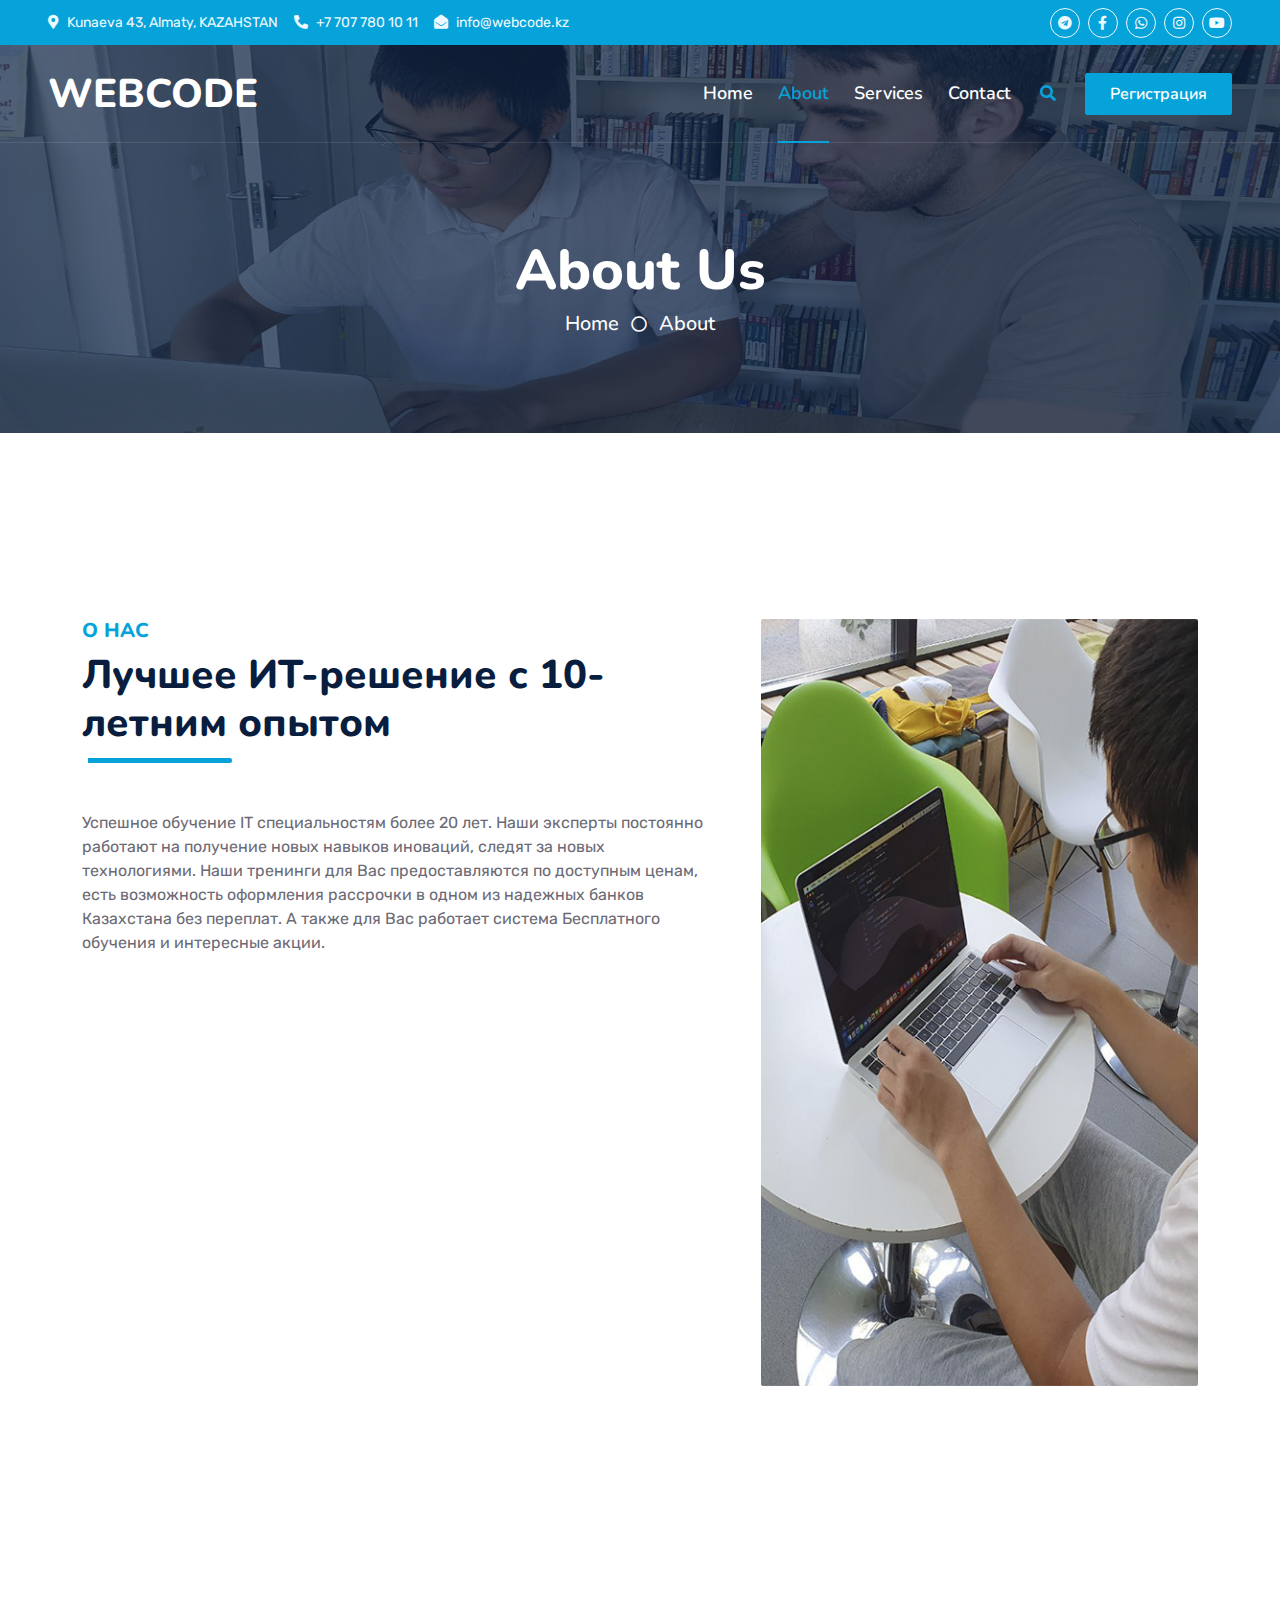
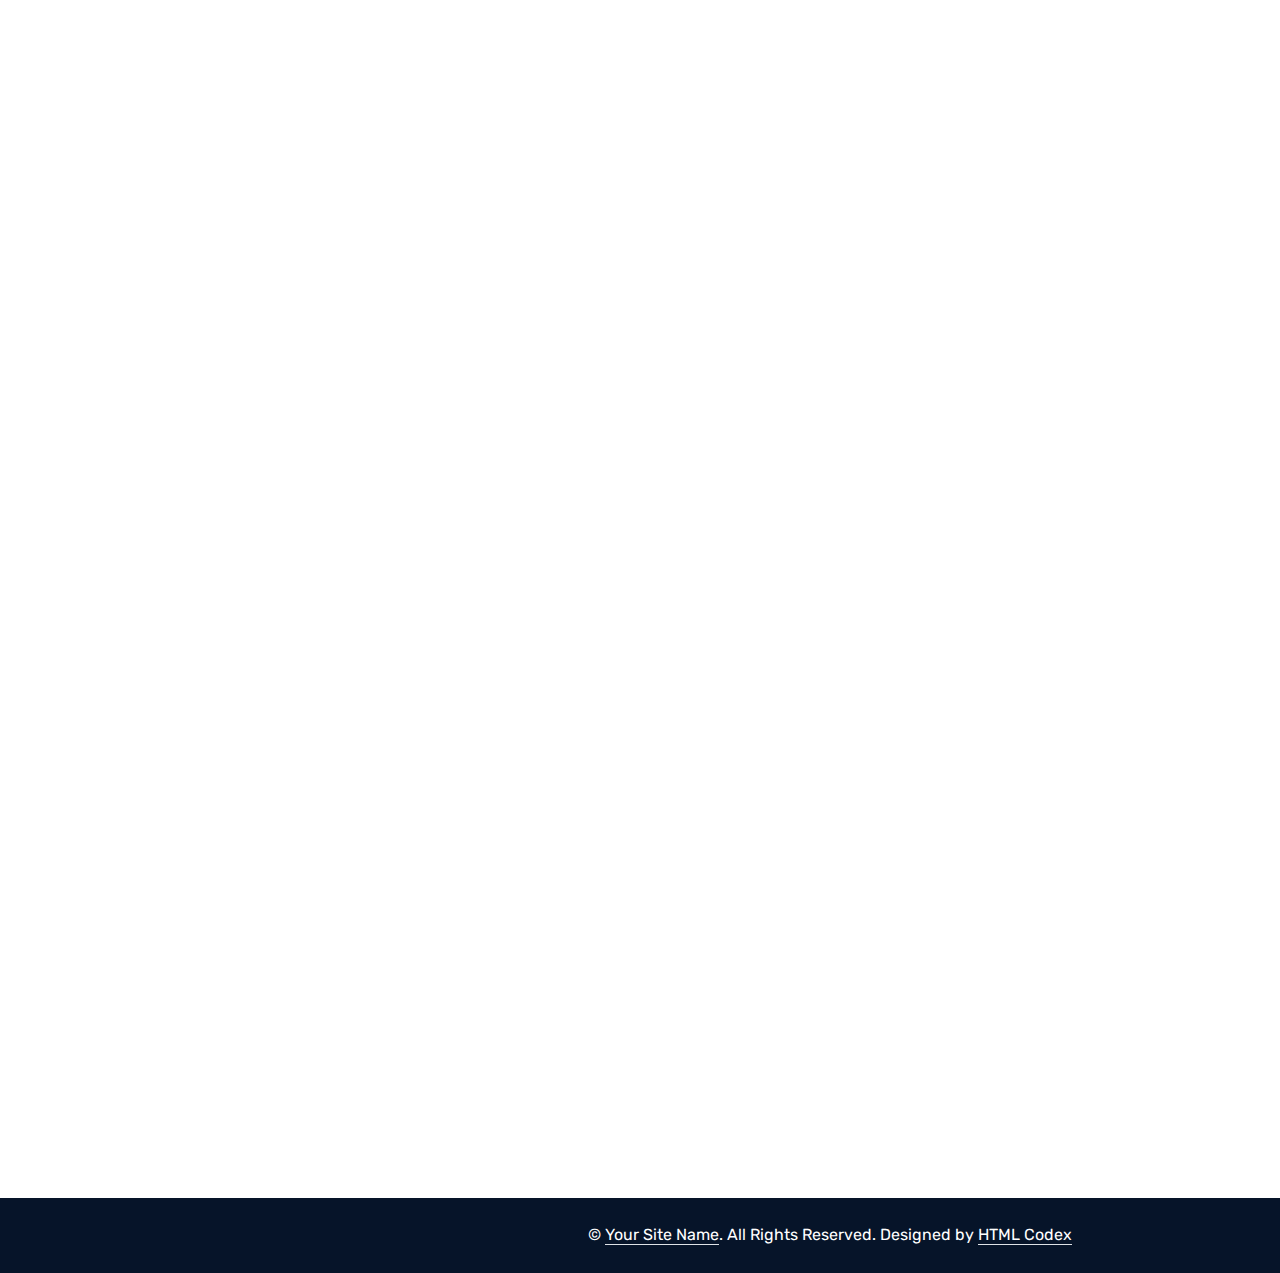
==== about.html @ 4c9f93ac "ind" ====
<!DOCTYPE html>
<html lang="en">

<head>
    <meta charset="utf-8">
    <title>Startup - Startup Website Template</title>
    <meta content="width=device-width, initial-scale=1.0" name="viewport">
    <meta content="Free HTML Templates" name="keywords">
    <meta content="Free HTML Templates" name="description">

    <!-- Favicon -->
    <link href="img/favicon.ico" rel="icon">

    <!-- Google Web Fonts -->
    <link rel="preconnect" href="https://fonts.googleapis.com">
    <link rel="preconnect" href="https://fonts.gstatic.com" crossorigin>
    <link href="https://fonts.googleapis.com/css2?family=Nunito:wght@400;600;700;800&family=Rubik:wght@400;500;600;700&display=swap" rel="stylesheet">

    <!-- Icon Font Stylesheet -->
    <link href="https://cdnjs.cloudflare.com/ajax/libs/font-awesome/5.10.0/css/all.min.css" rel="stylesheet">
    <link href="https://cdn.jsdelivr.net/npm/bootstrap-icons@1.4.1/font/bootstrap-icons.css" rel="stylesheet">

    <!-- Libraries Stylesheet -->
    <link href="lib/owlcarousel/assets/owl.carousel.min.css" rel="stylesheet">
    <link href="lib/animate/animate.min.css" rel="stylesheet">

    <!-- Customized Bootstrap Stylesheet -->
    <link href="css/bootstrap.min.css" rel="stylesheet">

    <!-- Template Stylesheet -->
    <link href="css/style.css" rel="stylesheet">
</head>

<body>
    <!-- Spinner Start -->
    <div id="spinner" class="show bg-white position-fixed translate-middle w-100 vh-100 top-50 start-50 d-flex align-items-center justify-content-center">
        <div class="spinner"></div>
    </div>
    <!-- Spinner End -->


    <!-- Topbar Start -->
    <div class="container-fluid px-5 d-none d-lg-block" style="background-color: var(--primary);">
        <div class="row gx-0">
            <div class="col-lg-8 text-center text-lg-start mb-2 mb-lg-0">
                <div class="d-inline-flex align-items-center" style="height: 45px;">
                    <small class="me-3 text-light"><i class="fa fa-map-marker-alt me-2"></i>Kunaeva 43, Almaty, KAZAHSTAN</small>
                    <small class="me-3 text-light"><i class="fa fa-phone-alt me-2"></i>+7 707 780 10 11</small>
                    <small class="text-light"><i class="fa fa-envelope-open me-2"></i>info@webcode.kz</small>
                </div>
            </div>
            <div class="col-lg-4 text-center text-lg-end">
                <div class="d-inline-flex align-items-center" style="height: 45px;">
                    <a class="btn btn-sm btn-outline-light btn-sm-square rounded-circle me-2" href=""><i class="fab fa-telegram fw-normal"></i></a>
                    <a class="btn btn-sm btn-outline-light btn-sm-square rounded-circle me-2" href=""><i class="fab fa-facebook-f fw-normal"></i></a>
                    <a class="btn btn-sm btn-outline-light btn-sm-square rounded-circle me-2" href=""><i class="fab fa-whatsapp fw-normal"></i></a>
                    <a class="btn btn-sm btn-outline-light btn-sm-square rounded-circle me-2" href=""><i class="fab fa-instagram fw-normal"></i></a>
                    <a class="btn btn-sm btn-outline-light btn-sm-square rounded-circle" href=""><i class="fab fa-youtube fw-normal"></i></a>
                </div>
            </div>
        </div>
    </div>
    <!-- Topbar End -->


    <!-- Navbar Start -->
    <div class="container-fluid position-relative p-0">
        <nav class="navbar navbar-expand-lg navbar-dark px-5 py-3 py-lg-0">
            <a href="index.html" class="navbar-brand p-0">
                <h1 class="m-0">WEBCODE</h1>
            </a>
            <button class="navbar-toggler" type="button" data-bs-toggle="collapse" data-bs-target="#navbarCollapse">
                <span class="fa fa-bars"></span>
            </button>
            <div class="collapse navbar-collapse" id="navbarCollapse">
                <div class="navbar-nav ms-auto py-0">
                    <a href="index.html" class="nav-item nav-link">Home</a>
                    <a href="about.html" class="nav-item nav-link active">About</a>
                    <a href="service.html" class="nav-item nav-link">Services</a>
                    <a href="contact.html" class="nav-item nav-link">Contact</a>
                </div>
                <butaton type="button" class="btn text-primary ms-3" data-bs-toggle="modal" data-bs-target="#searchModal"><i class="fa fa-search"></i></butaton>
                <a href="https://htmlcodex.com/startup-company-website-template" class="btn btn-primary py-2 px-4 ms-3">Регистрация</a>
            </div>
        </nav>

        <div class="container-fluid bg-primary py-5 bg-header" style="margin-bottom: 90px;">
            <div class="row py-5">
                <div class="col-12 pt-lg-5 mt-lg-5 text-center">
                    <h1 class="display-4 text-white animated zoomIn">About Us</h1>
                    <a href="" class="h5 text-white">Home</a>
                    <i class="far fa-circle text-white px-2"></i>
                    <a href="" class="h5 text-white">About</a>
                </div>
            </div>
        </div>
    </div>
    <!-- Navbar End -->


    <!-- Full Screen Search Start -->
    <div class="modal fade" id="searchModal" tabindex="-1">
        <div class="modal-dialog modal-fullscreen">
            <div class="modal-content" style="background: rgba(9, 30, 62, .7);">
                <div class="modal-header border-0">
                    <button type="button" class="btn bg-white btn-close" data-bs-dismiss="modal" aria-label="Close"></button>
                </div>
                <div class="modal-body d-flex align-items-center justify-content-center">
                    <div class="input-group" style="max-width: 600px;">
                        <input type="text" class="form-control bg-transparent border-primary p-3" placeholder="Type search keyword">
                        <button class="btn btn-primary px-4"><i class="bi bi-search"></i></button>
                    </div>
                </div>
            </div>
        </div>
    </div>
    <!-- Full Screen Search End -->


    <!-- About Start -->
    <div class="container-fluid py-5 wow fadeInUp" data-wow-delay="0.1s">
        <div class="container py-5">
            <div class="row g-5">
                <div class="col-lg-7">
                    <div class="section-title position-relative pb-3 mb-5">
                        <h5 class="fw-bold text-primary text-uppercase">О нас</h5>
                        <h1 class="mb-0">Лучшее ИТ-решение с 10-летним опытом</h1>
                    </div>
                    <p class="mb-4">Успешное обучение IT специальностям более 20 лет. Наши эксперты постоянно работают на получение новых навыков иноваций, следят за новых технологиями.
                    Наши тренинги для Вас предоставляются по доступным ценам, есть возможность оформления рассрочки в одном из надежных банков Казахстана без переплат. А также для Вас работает система Бесплатного обучения и интересные акции. 
                    </p>
                    <div class="row g-0 mb-3">
                        <div class="col-sm-6 wow zoomIn" data-wow-delay="0.2s">
                            <h5 class="mb-3"><i class="fa fa-check text-primary me-3"></i>РHP(Laravel)</h5>
                            <h5 class="mb-3"><i class="fa fa-check text-primary me-3"></i>JavaScript(NodeJs, React, VeuJS)</h5>
                        </div>
                        <div class="col-sm-6 wow zoomIn" data-wow-delay="0.4s">
                            <h5 class="mb-3"><i class="fa fa-check text-primary me-3"></i>C++</h5>
                            <h5 class="mb-3"><i class="fa fa-check text-primary me-3"></i>С#</h5>
                        </div>
                        <div class="col-sm-6 wow zoomIn" data-wow-delay="0.4s">
                            <h5 class="mb-3"><i class="fa fa-check text-primary me-3"></i>Python(Django)</h5>
                            <h5 class="mb-3"><i class="fa fa-check text-primary me-3"></i>1C Программирование</h5>
                        </div>
                        <div class="col-sm-6 wow zoomIn" data-wow-delay="0.4s">
                            <h5 class="mb-3"><i class="fa fa-check text-primary me-3"></i>Системное администрирование</h5>
                            <h5 class="mb-3"><i class="fa fa-check text-primary me-3"></i>Алгоритмы и структуры данных</h5>
                        </div>
                    </div>
                    <div class="d-flex align-items-center mb-4 wow fadeIn" data-wow-delay="0.6s">
                        <div class="bg-primary d-flex align-items-center justify-content-center rounded" style="width: 60px; height: 60px;">
                            <i class="fa fa-phone-alt text-white"></i>
                        </div>
                        <div class="ps-4">
                            <h5 class="mb-2">Звоните, чтобы задать любой вопрос</h5>
                            <h4 class="text-primary mb-0">+7 707 780 10 11</h4>
                        </div>
                    </div>
                    <a href="quote.html" class="btn btn-primary py-3 px-5 mt-3 wow zoomIn" data-wow-delay="0.9s">Регистрация на тренинг</a>
                </div>
                <div class="col-lg-5" style="min-height: 500px;">
                    <div class="position-relative h-100">
                        <img class="position-absolute w-100 h-100 rounded wow zoomIn" data-wow-delay="0.9s" src="img/about.jpg" style="object-fit: cover;">
                    </div>
                </div>
            </div>
        </div>
    </div>
    <!-- About End -->


    <!-- Team Start -->
    <div class="container-fluid py-5 wow fadeInUp" data-wow-delay="0.1s">
        <div class="container py-5">
            <div class="section-title text-center position-relative pb-3 mb-5 mx-auto" style="max-width: 600px;">
                <h5 class="fw-bold text-primary text-uppercase">Team Members</h5>
                <h1 class="mb-0">Профессиональные эксперты готовые помочь вашему обучению</h1>
            </div>
            <div class="row g-5">
                <div class="col-lg-4 wow slideInUp" data-wow-delay="0.3s">
                    <div class="team-item bg-light rounded overflow-hidden">
                        <div class="team-img position-relative overflow-hidden">
                            <img class="img-fluid w-100" src="img/team-1.jpg" alt="">
                            <div class="team-social">
                                <a class="btn btn-lg btn-primary btn-lg-square rounded" href=""><i class="fab fa-twitter fw-normal"></i></a>
                                <a class="btn btn-lg btn-primary btn-lg-square rounded" href=""><i class="fab fa-facebook-f fw-normal"></i></a>
                                <a class="btn btn-lg btn-primary btn-lg-square rounded" href=""><i class="fab fa-instagram fw-normal"></i></a>
                                <a class="btn btn-lg btn-primary btn-lg-square rounded" href=""><i class="fab fa-linkedin-in fw-normal"></i></a>
                            </div>
                        </div>
                        <div class="text-center py-4">
                            <h4 class="text-primary">Full Name</h4>
                            <p class="text-uppercase m-0">Designation</p>
                        </div>
                    </div>
                </div>
                <div class="col-lg-4 wow slideInUp" data-wow-delay="0.6s">
                    <div class="team-item bg-light rounded overflow-hidden">
                        <div class="team-img position-relative overflow-hidden">
                            <img class="img-fluid w-100" src="img/team-2.jpg" alt="">
                            <div class="team-social">
                                <a class="btn btn-lg btn-primary btn-lg-square rounded" href=""><i class="fab fa-twitter fw-normal"></i></a>
                                <a class="btn btn-lg btn-primary btn-lg-square rounded" href=""><i class="fab fa-facebook-f fw-normal"></i></a>
                                <a class="btn btn-lg btn-primary btn-lg-square rounded" href=""><i class="fab fa-instagram fw-normal"></i></a>
                                <a class="btn btn-lg btn-primary btn-lg-square rounded" href=""><i class="fab fa-linkedin-in fw-normal"></i></a>
                            </div>
                        </div>
                        <div class="text-center py-4">
                            <h4 class="text-primary">Full Name</h4>
                            <p class="text-uppercase m-0">Designation</p>
                        </div>
                    </div>
                </div>
                <div class="col-lg-4 wow slideInUp" data-wow-delay="0.9s">
                    <div class="team-item bg-light rounded overflow-hidden">
                        <div class="team-img position-relative overflow-hidden">
                            <img class="img-fluid w-100" src="img/team-3.jpg" alt="">
                            <div class="team-social">
                                <a class="btn btn-lg btn-primary btn-lg-square rounded" href=""><i class="fab fa-twitter fw-normal"></i></a>
                                <a class="btn btn-lg btn-primary btn-lg-square rounded" href=""><i class="fab fa-facebook-f fw-normal"></i></a>
                                <a class="btn btn-lg btn-primary btn-lg-square rounded" href=""><i class="fab fa-instagram fw-normal"></i></a>
                                <a class="btn btn-lg btn-primary btn-lg-square rounded" href=""><i class="fab fa-linkedin-in fw-normal"></i></a>
                            </div>
                        </div>
                        <div class="text-center py-4">
                            <h4 class="text-primary">Full Name</h4>
                            <p class="text-uppercase m-0">Designation</p>
                        </div>
                    </div>
                </div>
            </div>
        </div>
    </div>
    <!-- Team End -->


    <!-- Vendor Start -->
   
    <!-- Vendor End -->
    

    <!-- Footer Start -->
    <div class="container-fluid bg-dark text-light mt-5 wow fadeInUp" data-wow-delay="0.1s">
        <div class="container">
            <div class="row gx-5">
                <div class="col-lg-4 col-md-6 footer-about">
                    <div class="d-flex flex-column align-items-center justify-content-center text-center h-100 bg-primary p-4">
                        <a href="index.html" class="navbar-brand">
                            <h1 class="m-0 text-white">WEBCODE</h1>
                        </a>
                        <p class="mt-3 mb-4">По любым интересующим вопросам написать на почту</p>
                        <form action="">
                            <div class="input-group">
                                <input type="text" class="form-control border-white p-3" placeholder="Your Email">
                                <button class="btn btn-dark">Sign Up</button>
                            </div>
                        </form>
                    </div>
                </div>
                <div class="col-lg-8 col-md-6">
                    <div class="row gx-5">
                        <div class="col-lg-4 col-md-12 pt-5 mb-5">
                            <div class="section-title section-title-sm position-relative pb-3 mb-4">
                                <h3 class="text-light mb-0">Связаться</h3>
                            </div>
                            <div class="d-flex mb-2">
                                <i class="bi bi-geo-alt text-primary me-2"></i>
                                <p class="mb-0">Kunaeva 43, Almaty, KAZAHSTAN</p>
                            </div>
                            <div class="d-flex mb-2">
                                <i class="bi bi-envelope-open text-primary me-2"></i>
                                <p class="mb-0">info@webcode.kz</p>
                            </div>
                            <div class="d-flex mb-2">
                                <i class="bi bi-telephone text-primary me-2"></i>
                                <p class="mb-0">+7 707 780 10 11</p>
                            </div>
                            <div class="d-flex mt-4">
                                <a class="btn btn-primary btn-square me-2" href="#"><i class="fab fa-twitter fw-normal"></i></a>
                                <a class="btn btn-primary btn-square me-2" href="#"><i class="fab fa-youtube fw-normal"></i></a>
                                <a class="btn btn-primary btn-square me-2" href="#"><i class="fab fa-whatsapp fw-normal"></i></a>
                                <a class="btn btn-primary btn-square" href="#"><i class="fab fa-instagram fw-normal"></i></a>
                            </div>
                        </div>
                        <div class="col-lg-4 col-md-12 pt-0 pt-lg-5 mb-5">
                            <div class="section-title section-title-sm position-relative pb-3 mb-4">
                                <h3 class="text-light mb-0">Быстрые ссылки</h3>
                            </div>
                            <div class="link-animated d-flex flex-column justify-content-start">
                                <a class="text-light mb-2" href="#"><i class="bi bi-arrow-right text-primary me-2"></i>Home</a>
                                <a class="text-light mb-2" href="#"><i class="bi bi-arrow-right text-primary me-2"></i>About Us</a>
                                <a class="text-light mb-2" href="#"><i class="bi bi-arrow-right text-primary me-2"></i>Our Services</a>
                                <a class="text-light mb-2" href="#"><i class="bi bi-arrow-right text-primary me-2"></i>Meet The Team</a>
                                <a class="text-light mb-2" href="#"><i class="bi bi-arrow-right text-primary me-2"></i>Latest Blog</a>
                                <a class="text-light" href="#"><i class="bi bi-arrow-right text-primary me-2"></i>Contact Us</a>
                            </div>
                        </div>
                        <div class="col-lg-4 col-md-12 pt-0 pt-lg-5 mb-5">
                            <div class="section-title section-title-sm position-relative pb-3 mb-4">
                                <h3 class="text-light mb-0">Популярные ссылки</h3>
                            </div>
                            <div class="link-animated d-flex flex-column justify-content-start">
                                <a class="text-light mb-2" href="#"><i class="bi bi-arrow-right text-primary me-2"></i>Home</a>
                                <a class="text-light mb-2" href="#"><i class="bi bi-arrow-right text-primary me-2"></i>About Us</a>
                                <a class="text-light mb-2" href="#"><i class="bi bi-arrow-right text-primary me-2"></i>Our Services</a>
                                <a class="text-light mb-2" href="#"><i class="bi bi-arrow-right text-primary me-2"></i>Meet The Team</a>
                                <a class="text-light mb-2" href="#"><i class="bi bi-arrow-right text-primary me-2"></i>Latest Blog</a>
                                <a class="text-light" href="#"><i class="bi bi-arrow-right text-primary me-2"></i>Contact Us</a>
                            </div>
                        </div>
                    </div>
                </div>
            </div>
        </div>
    </div>
    <div class="container-fluid text-white" style="background: #061429;">
        <div class="container text-center">
            <div class="row justify-content-end">
                <div class="col-lg-8 col-md-6">
                    <div class="d-flex align-items-center justify-content-center" style="height: 75px;">
                        <p class="mb-0">&copy; <a class="text-white border-bottom" href="#">Your Site Name</a>. All Rights Reserved. 
						
						<!--/*** This template is free as long as you keep the footer author’s credit link/attribution link/backlink. If you'd like to use the template without the footer author’s credit link/attribution link/backlink, you can purchase the Credit Removal License from "https://htmlcodex.com/credit-removal". Thank you for your support. ***/-->
						Designed by <a class="text-white border-bottom" href="https://htmlcodex.com">HTML Codex</a></p>
                    </div>
                </div>
            </div>
        </div>
    </div>
    <!-- Footer End -->


    <!-- Back to Top -->
    <a href="#" class="btn btn-lg btn-primary btn-lg-square rounded back-to-top"><i class="bi bi-arrow-up"></i></a>


    <!-- JavaScript Libraries -->
    <script src="https://code.jquery.com/jquery-3.4.1.min.js"></script>
    <script src="https://cdn.jsdelivr.net/npm/bootstrap@5.0.0/dist/js/bootstrap.bundle.min.js"></script>
    <script src="lib/wow/wow.min.js"></script>
    <script src="lib/easing/easing.min.js"></script>
    <script src="lib/waypoints/waypoints.min.js"></script>
    <script src="lib/counterup/counterup.min.js"></script>
    <script src="lib/owlcarousel/owl.carousel.min.js"></script>

    <!-- Template Javascript -->
    <script src="js/main.js"></script>
</body>

</html>
---- css/style.css ----
/********** Template CSS **********/
:root {
    --primary: #06a3da;
    --secondary: #34AD54;
    --light: #EEF9FF;
    --dark: #091E3E;
}



.text-uppercase{
    color: #091E3E;
}
/*** Spinner ***/
.spinner {
    width: 40px;
    height: 40px;
    background: var(--primary);
    margin: 100px auto;
    -webkit-animation: sk-rotateplane 1.2s infinite ease-in-out;
    animation: sk-rotateplane 1.2s infinite ease-in-out;
}

@-webkit-keyframes sk-rotateplane {
    0% {
        -webkit-transform: perspective(120px)
    }
    50% {
        -webkit-transform: perspective(120px) rotateY(180deg)
    }
    100% {
        -webkit-transform: perspective(120px) rotateY(180deg) rotateX(180deg)
    }
}

@keyframes sk-rotateplane {
    0% {
        transform: perspective(120px) rotateX(0deg) rotateY(0deg);
        -webkit-transform: perspective(120px) rotateX(0deg) rotateY(0deg)
    }
    50% {
        transform: perspective(120px) rotateX(-180.1deg) rotateY(0deg);
        -webkit-transform: perspective(120px) rotateX(-180.1deg) rotateY(0deg)
    }
    100% {
        transform: perspective(120px) rotateX(-180deg) rotateY(-179.9deg);
        -webkit-transform: perspective(120px) rotateX(-180deg) rotateY(-179.9deg);
    }
}

#spinner {
    opacity: 0;
    visibility: hidden;
    transition: opacity .5s ease-out, visibility 0s linear .5s;
    z-index: 99999;
}

#spinner.show {
    transition: opacity .5s ease-out, visibility 0s linear 0s;
    visibility: visible;
    opacity: 1;
}


/*** Heading ***/
h1,
h2,
.fw-bold {
    font-weight: 800 !important;
}

h3,
h4,
.fw-semi-bold {
    font-weight: 700 !important;
}

h5,
h6,
.fw-medium {
    font-weight: 600 !important;
}


/*** Button ***/
.btn {
    font-family: 'Nunito', sans-serif;
    font-weight: 600;
    transition: .5s;
}

.btn-primary,
.btn-secondary {
    color: #FFFFFF;
    box-shadow: inset 0 0 0 50px transparent;
}

.btn-primary:hover {
    box-shadow: inset 0 0 0 0 var(--primary);
}

.btn-secondary:hover {
    box-shadow: inset 0 0 0 0 var(--primary);
}

.btn-square {
    border-radius: 50%;
    width: 46px;
    height: 46px;
    font-size: 20px;
}

.btn-sm-square {
    width: 30px;
    height: 30px;
}

.btn-lg-square {
    width: 48px;
    height: 48px;
}

.btn-square,
.btn-sm-square,
.btn-lg-square {
    padding-left: 0;
    padding-right: 0;
    text-align: center;
}


/*** Navbar ***/
.navbar-dark .navbar-nav .nav-link {
    font-family: 'Nunito', sans-serif;
    position: relative;
    margin-left: 25px;
    padding: 35px 0;
    color: #FFFFFF;
    font-size: 18px;
    font-weight: 600;
    outline: none;
    transition: .5s;
}

.sticky-top.navbar-dark .navbar-nav .nav-link {
    padding: 20px 0;
    color: var(--dark);
}

.navbar-dark .navbar-nav .nav-link:hover,
.navbar-dark .navbar-nav .nav-link.active {
    color: var(--primary);
}

.navbar-dark .navbar-brand h1 {
    color: #FFFFFF;
}

.navbar-dark .navbar-toggler {
    color: var(--primary) !important;
    border-color: var(--primary) !important;
}

@media (max-width: 991.98px) {
    .sticky-top.navbar-dark {
        position: relative;
        background: #FFFFFF;
    }

    .navbar-dark .navbar-nav .nav-link,
    .navbar-dark .navbar-nav .nav-link.show,
    .sticky-top.navbar-dark .navbar-nav .nav-link {
        padding: 10px 0;
        color: var(--dark);
    }

    .navbar-dark .navbar-brand h1 {
        color: var(--primary);
    }
}

@media (min-width: 992px) {
    .navbar-dark {
        position: absolute;
        width: 100%;
        top: 0;
        left: 0;
        border-bottom: 1px solid rgba(256, 256, 256, .1);
        z-index: 999;
    }
    
    .sticky-top.navbar-dark {
        position: fixed;
        background: #FFFFFF;
    }

    .navbar-dark .navbar-nav .nav-link::before {
        position: absolute;
        content: "";
        width: 0;
        height: 2px;
        bottom: -1px;
        left: 50%;
        background: var(--primary);
        transition: .5s;
    }

    .navbar-dark .navbar-nav .nav-link:hover::before,
    .navbar-dark .navbar-nav .nav-link.active::before {
        width: 100%;
        left: 0;
    }

    .navbar-dark .navbar-nav .nav-link.nav-contact::before {
        display: none;
    }

    .sticky-top.navbar-dark .navbar-brand h1 {
        color: var(--primary);
    }
}


/*** Carousel ***/
.carousel-caption {
    top: 0;
    left: 0;
    right: 0;
    bottom: 0;
    background: rgba(9, 30, 62, .7);
    z-index: 1;
}

@media (max-width: 576px) {
    .carousel-caption h5 {
        font-size: 14px;
        font-weight: 500 !important;
    }

    .carousel-caption h1 {
        font-size: 30px;
        font-weight: 600 !important;
    }
}

.carousel-control-prev,
.carousel-control-next {
    width: 10%;
}

.carousel-control-prev-icon,
.carousel-control-next-icon {
    width: 3rem;
    height: 3rem;
}


/*** Section Title ***/
.section-title::before {
    position: absolute;
    content: "";
    width: 150px;
    height: 5px;
    left: 0;
    bottom: 0;
    background: var(--primary);
    border-radius: 2px;
}

.section-title.text-center::before {
    left: 50%;
    margin-left: -75px;
}

.section-title.section-title-sm::before {
    width: 90px;
    height: 3px;
}

.section-title::after {
    position: absolute;
    content: "";
    width: 6px;
    height: 5px;
    bottom: 0px;
    background: #FFFFFF;
    -webkit-animation: section-title-run 5s infinite linear;
    animation: section-title-run 5s infinite linear;
}

.section-title.section-title-sm::after {
    width: 4px;
    height: 3px;
}

.section-title.text-center::after {
    -webkit-animation: section-title-run-center 5s infinite linear;
    animation: section-title-run-center 5s infinite linear;
}

.section-title.section-title-sm::after {
    -webkit-animation: section-title-run-sm 5s infinite linear;
    animation: section-title-run-sm 5s infinite linear;
}

@-webkit-keyframes section-title-run {
    0% {left: 0; } 50% { left : 145px; } 100% { left: 0; }
}

@-webkit-keyframes section-title-run-center {
    0% { left: 50%; margin-left: -75px; } 50% { left : 50%; margin-left: 45px; } 100% { left: 50%; margin-left: -75px; }
}

@-webkit-keyframes section-title-run-sm {
    0% {left: 0; } 50% { left : 85px; } 100% { left: 0; }
}


/*** Service ***/
.service-item {
    position: relative;
    height: 300px;
    padding: 0 30px;
    transition: .5s;
}

.service-item .service-icon {
    margin-bottom: 30px;
    width: 60px;
    height: 60px;
    display: flex;
    align-items: center;
    justify-content: center;
    background: var(--primary);
    border-radius: 2px;
    transform: rotate(-45deg);
}

.service-item .service-icon i {
    transform: rotate(45deg);
}

.service-item a.btn {
    position: absolute;
    width: 60px;
    bottom: -48px;
    left: 50%;
    margin-left: -30px;
    opacity: 0;
}

.service-item:hover a.btn {
    bottom: -24px;
    opacity: 1;
}


/*** Testimonial ***/
.testimonial-carousel .owl-dots {
    margin-top: 15px;
    display: flex;
    align-items: flex-end;
    justify-content: center;
}

.testimonial-carousel .owl-dot {
    position: relative;
    display: inline-block;
    margin: 0 5px;
    width: 15px;
    height: 15px;
    background: #DDDDDD;
    border-radius: 2px;
    transition: .5s;
}

.testimonial-carousel .owl-dot.active {
    width: 30px;
    background: var(--primary);
}

.testimonial-carousel .owl-item.center {
    position: relative;
    z-index: 1;
}

.testimonial-carousel .owl-item .testimonial-item {
    transition: .5s;
}

.testimonial-carousel .owl-item.center .testimonial-item {
    background: #FFFFFF !important;
    box-shadow: 0 0 30px #DDDDDD;
}


/*** Team ***/
.team-item {
    transition: .5s;
}

.team-social {
    position: absolute;
    width: 100%;
    height: 100%;
    top: 0;
    left: 0;
    display: flex;
    align-items: center;
    justify-content: center;
    transition: .5s;
}

.team-social a.btn {
    position: relative;
    margin: 0 3px;
    margin-top: 100px;
    opacity: 0;
}

.team-item:hover {
    box-shadow: 0 0 30px #DDDDDD;
}

.team-item:hover .team-social {
    background: rgba(9, 30, 62, .7);
}

.team-item:hover .team-social a.btn:first-child {
    opacity: 1;
    margin-top: 0;
    transition: .3s 0s;
}

.team-item:hover .team-social a.btn:nth-child(2) {
    opacity: 1;
    margin-top: 0;
    transition: .3s .05s;
}

.team-item:hover .team-social a.btn:nth-child(3) {
    opacity: 1;
    margin-top: 0;
    transition: .3s .1s;
}

.team-item:hover .team-social a.btn:nth-child(4) {
    opacity: 1;
    margin-top: 0;
    transition: .3s .15s;
}

.team-item .team-img img,
.blog-item .blog-img img  {
    transition: .5s;
}

.team-item:hover .team-img img,
.blog-item:hover .blog-img img {
    transform: scale(1.15);
}


/*** Miscellaneous ***/
@media (min-width: 991.98px) {
    .facts {
        position: relative;
        margin-top: -75px;
        z-index: 1;
    }
}

.back-to-top {
    position: fixed;
    display: none;
    right: 45px;
    bottom: 45px;
    z-index: 99;
}

.bg-header {
    background: linear-gradient(rgba(9, 30, 62, .7), rgba(9, 30, 62, .7)), url(../img/carousel-1.jpg) center center no-repeat;
    background-size: cover;
}

.link-animated a {
    transition: .5s;
}

.link-animated a:hover {
    padding-left: 10px;
}

@media (min-width: 767.98px) {
    .footer-about {
        margin-bottom: -75px;
    }
}
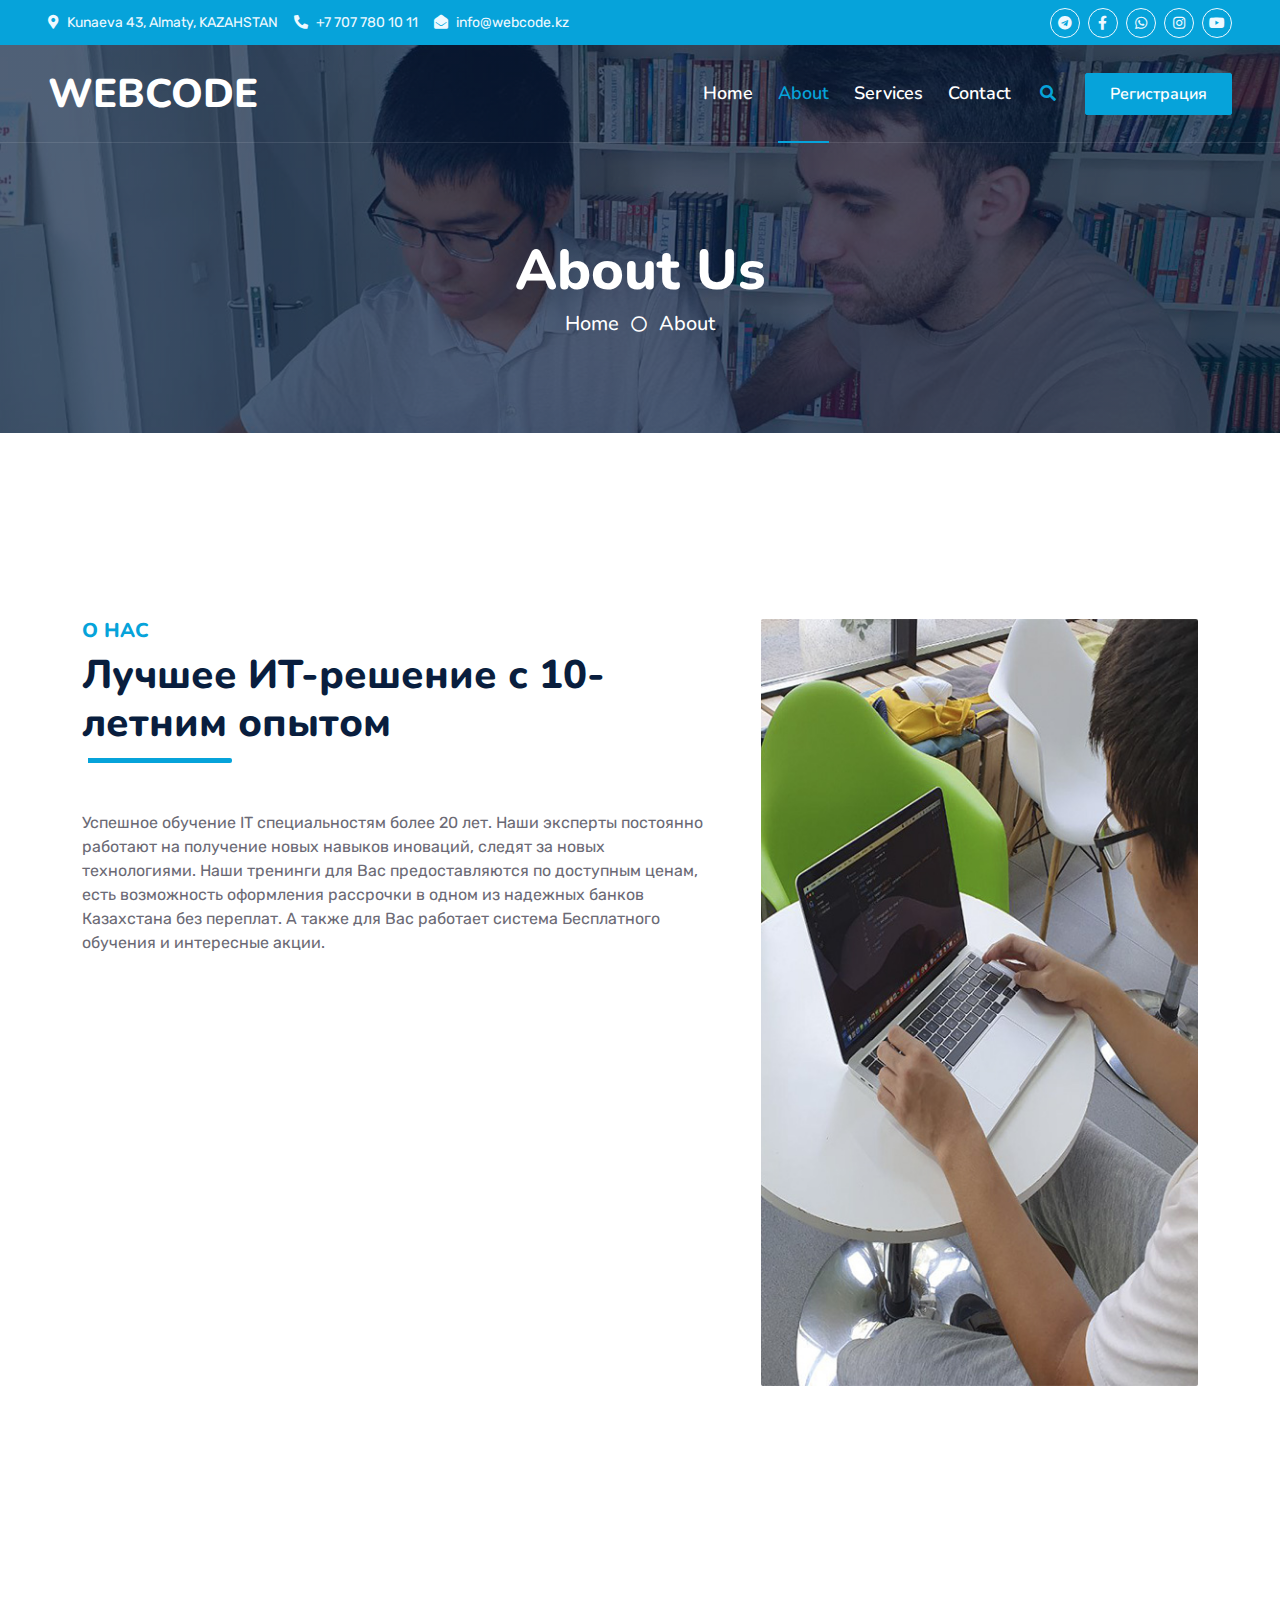
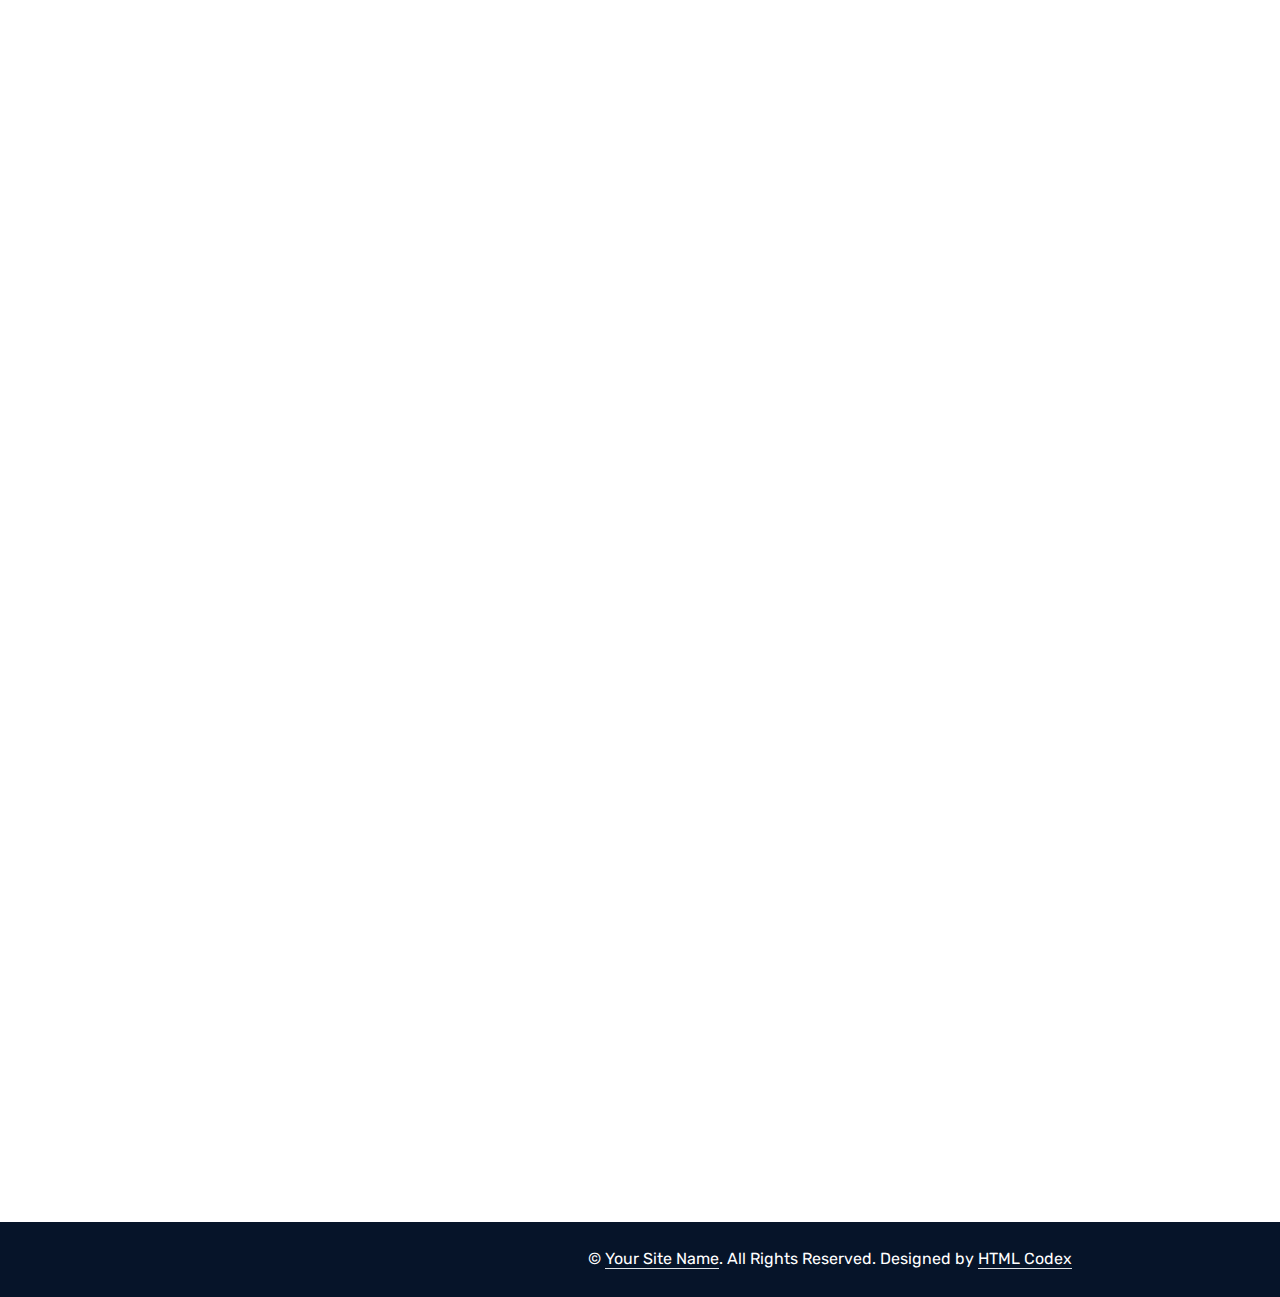
==== commit cc867c4b: "index2" ====
--- a/about.html
+++ b/about.html
@@ -3,7 +3,7 @@
 
 <head>
     <meta charset="utf-8">
-    <title>Startup - Startup Website Template</title>
+    <title>WEBCODEKZ</title>
     <meta content="width=device-width, initial-scale=1.0" name="viewport">
     <meta content="Free HTML Templates" name="keywords">
     <meta content="Free HTML Templates" name="description">
@@ -276,7 +276,6 @@
                                 <p class="mb-0">+7 707 780 10 11</p>
                             </div>
                             <div class="d-flex mt-4">
-                                <a class="btn btn-primary btn-square me-2" href="#"><i class="fab fa-twitter fw-normal"></i></a>
                                 <a class="btn btn-primary btn-square me-2" href="#"><i class="fab fa-youtube fw-normal"></i></a>
                                 <a class="btn btn-primary btn-square me-2" href="#"><i class="fab fa-whatsapp fw-normal"></i></a>
                                 <a class="btn btn-primary btn-square" href="#"><i class="fab fa-instagram fw-normal"></i></a>
@@ -287,12 +286,12 @@
                                 <h3 class="text-light mb-0">Быстрые ссылки</h3>
                             </div>
                             <div class="link-animated d-flex flex-column justify-content-start">
-                                <a class="text-light mb-2" href="#"><i class="bi bi-arrow-right text-primary me-2"></i>Home</a>
-                                <a class="text-light mb-2" href="#"><i class="bi bi-arrow-right text-primary me-2"></i>About Us</a>
-                                <a class="text-light mb-2" href="#"><i class="bi bi-arrow-right text-primary me-2"></i>Our Services</a>
-                                <a class="text-light mb-2" href="#"><i class="bi bi-arrow-right text-primary me-2"></i>Meet The Team</a>
-                                <a class="text-light mb-2" href="#"><i class="bi bi-arrow-right text-primary me-2"></i>Latest Blog</a>
-                                <a class="text-light" href="#"><i class="bi bi-arrow-right text-primary me-2"></i>Contact Us</a>
+                                <a class="text-light mb-2" href="#"><i class="bi bi-arrow-right text-primary me-2"></i>Веб разработка с нуля</a>
+                                <a class="text-light mb-2" href="#"><i class="bi bi-arrow-right text-primary me-2"></i>Full-stack на NodeJS </a>
+                                <a class="text-light mb-2" href="#"><i class="bi bi-arrow-right text-primary me-2"></i>Основы программирования</a>
+                                <a class="text-light mb-2" href="#"><i class="bi bi-arrow-right text-primary me-2"></i>Python с нуля</a>
+                                <a class="text-light mb-2" href="#"><i class="bi bi-arrow-right text-primary me-2"></i>С++</a>
+                                <a class="text-light" href="#"><i class="bi bi-arrow-right text-primary me-2"></i>1С программирования</a>
                             </div>
                         </div>
                         <div class="col-lg-4 col-md-12 pt-0 pt-lg-5 mb-5">
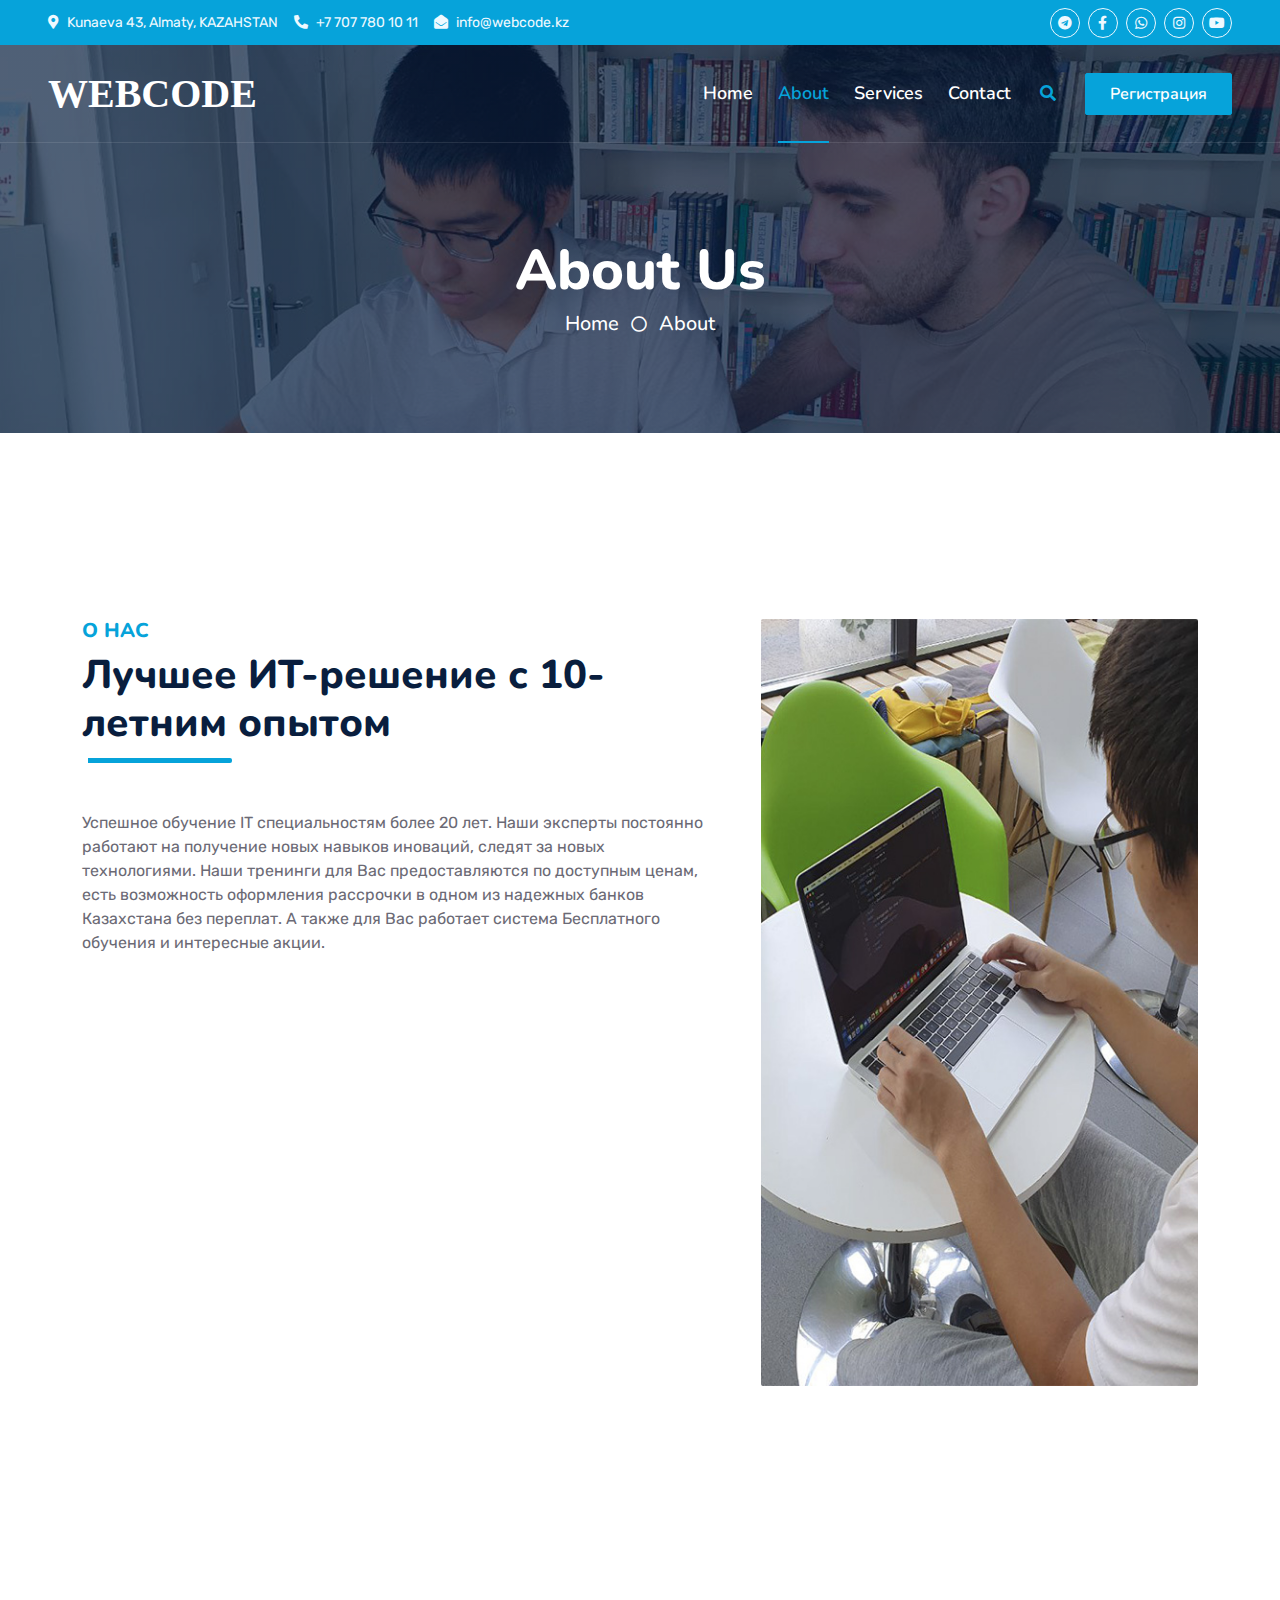
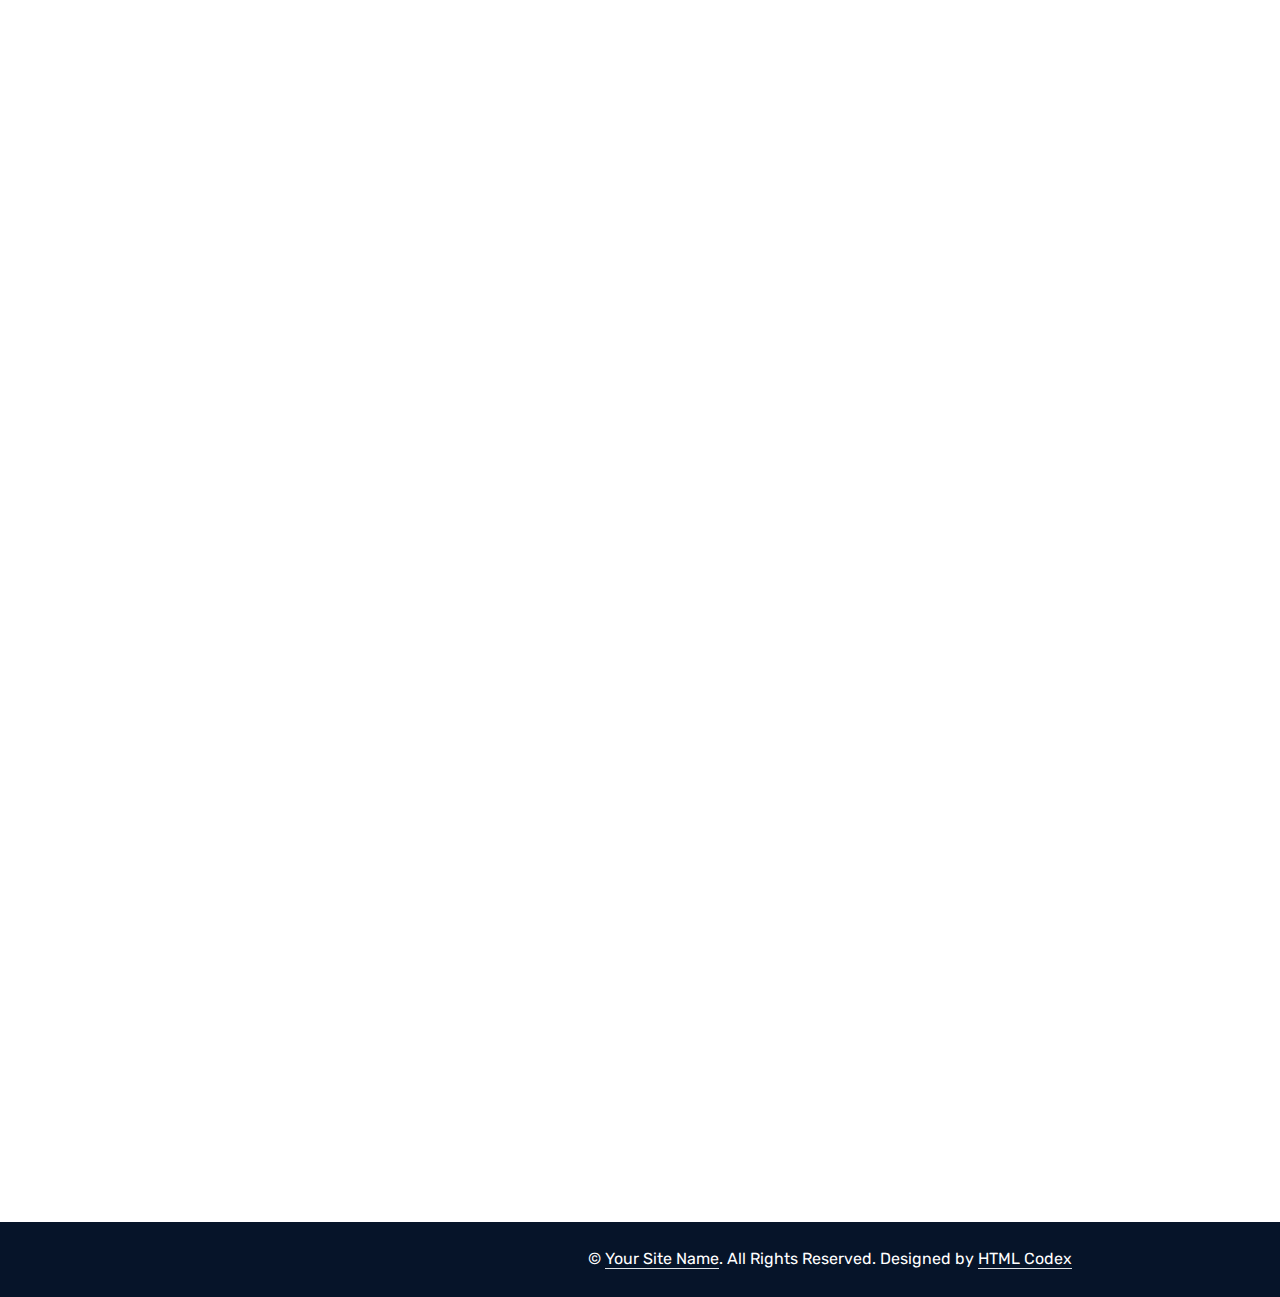
==== commit d369905f: "index" ====
--- a/about.html
+++ b/about.html
@@ -67,7 +67,7 @@
     <div class="container-fluid position-relative p-0">
         <nav class="navbar navbar-expand-lg navbar-dark px-5 py-3 py-lg-0">
             <a href="index.html" class="navbar-brand p-0">
-                <h1 class="m-0">WEBCODE</h1>
+                <h1 class="m-0"  style="font-family: Aqum;">WEBCODE</h1>
             </a>
             <button class="navbar-toggler" type="button" data-bs-toggle="collapse" data-bs-target="#navbarCollapse">
                 <span class="fa fa-bars"></span>
@@ -80,7 +80,7 @@
                     <a href="contact.html" class="nav-item nav-link">Contact</a>
                 </div>
                 <butaton type="button" class="btn text-primary ms-3" data-bs-toggle="modal" data-bs-target="#searchModal"><i class="fa fa-search"></i></butaton>
-                <a href="https://htmlcodex.com/startup-company-website-template" class="btn btn-primary py-2 px-4 ms-3">Регистрация</a>
+                <a href="" class="btn btn-primary py-2 px-4 ms-3">Регистрация</a>
             </div>
         </nav>
 
@@ -246,7 +246,7 @@
                 <div class="col-lg-4 col-md-6 footer-about">
                     <div class="d-flex flex-column align-items-center justify-content-center text-center h-100 bg-primary p-4">
                         <a href="index.html" class="navbar-brand">
-                            <h1 class="m-0 text-white">WEBCODE</h1>
+                            <h1 class="m-0 text-white"  style="font-family: Aqum;">WEBCODE</h1>
                         </a>
                         <p class="mt-3 mb-4">По любым интересующим вопросам написать на почту</p>
                         <form action="">
